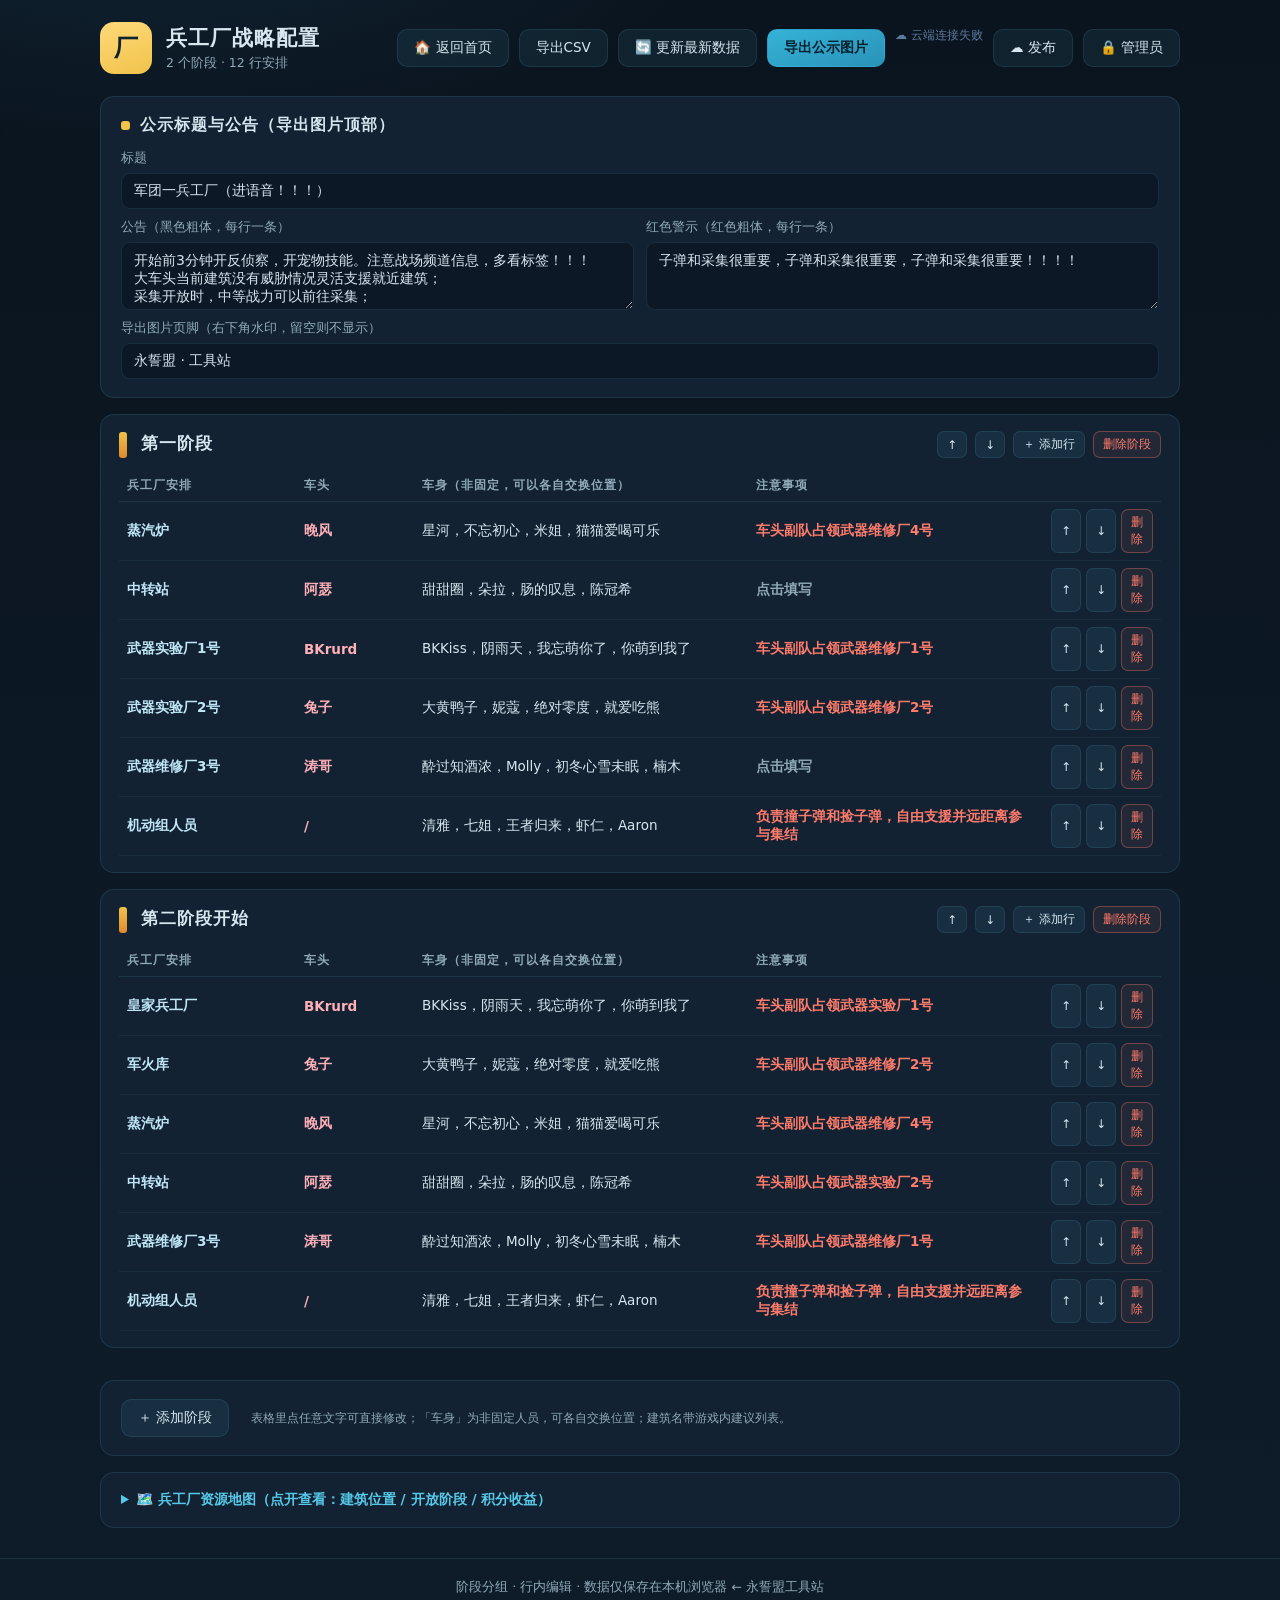
==== arsenal/index.html @ 153f0ab6 "修复云端数据不同步：口令改localStorage持久化(换标签页/刷新不丢)、访客本地编辑不再被轮询覆盖、新增☁发布按钮一键强制上传、静态资源加版本号+no-cache破缓存、状态条显示同步时间" ====
<!DOCTYPE html>
<html lang="zh-CN">
<head>
<meta charset="UTF-8" />
<meta name="viewport" content="width=device-width, initial-scale=1" />
<title>兵工厂战略配置 · 永誓盟工具站</title>
<link rel="stylesheet" href="styles.css" />
</head>
<body>

<header class="topbar">
  <div class="brand">
    <div class="logo">厂</div>
    <div class="brand-text">
      <h1>兵工厂战略配置</h1>
      <div class="stats" id="stats"></div>
    </div>
  </div>
  <div class="actions">
    <a class="btn ghost" href="../index.html" style="text-decoration:none">🏠 返回首页</a>
    <button class="btn ghost" id="btnExportCsv" title="导出 CSV 名单">导出CSV</button>
    <button class="btn ghost" id="btnRefreshData" title="优先拉取云端实时数据覆盖当前内容；云端不可用时用内置配置（可撤销）">🔄 更新最新数据</button>
    <button class="btn ghost" id="btnUndoRefresh" title="恢复到更新前的内容" hidden>↩ 撤销更新</button>
    <button class="btn primary" id="btnExport">导出公示图片</button>
    <span class="cloud-status" id="cloudStatus"></span>
    <button class="btn ghost" id="btnPublish" title="把当前配置立即发布到云端，所有盟友刷新即可看到">☁ 发布</button>
    <button class="btn ghost" id="btnCloud" title="输入管理口令后，修改会实时同步到云端，所有人刷新即可看到">🔒 管理员</button>
  </div>
</header>

<main class="page">

  <div class="card">
    <div class="card-title"><span class="dot gold"></span><h3>公示标题与公告（导出图片顶部）</h3></div>
    <div class="add-row">
      <label class="field grow">标题<input id="inTitle" type="text" maxlength="40" spellcheck="false" /></label>
    </div>
    <div class="add-row" style="margin-top:10px">
      <label class="field grow">公告（黑色粗体，每行一条）<textarea id="inNotice" rows="3" spellcheck="false" placeholder="每行一条，如：开始前3分钟开反侦察，开宠物技能。"></textarea></label>
      <label class="field grow">红色警示（红色粗体，每行一条）<textarea id="inRed" rows="3" spellcheck="false" placeholder="每行一条，如：子弹和采集很重要！！！"></textarea></label>
    </div>
    <div class="add-row" style="margin-top:10px">
      <label class="field grow">导出图片页脚（右下角水印，留空则不显示）<input id="inFoot" type="text" maxlength="40" spellcheck="false" placeholder="如：永誓盟 · 工具站" /></label>
    </div>
  </div>

  <div id="stages"></div>

  <div class="card">
    <div class="al-row" style="margin-top:0">
      <button class="btn ghost" id="btnAddStage">＋ 添加阶段</button>
      <span class="hint" style="margin:0 0 0 12px">表格里点任意文字可直接修改；「车身」为非固定人员，可各自交换位置；建筑名带游戏内建议列表。</span>
    </div>
  </div>

  <details class="card map-card">
    <summary>🗺️ 兵工厂资源地图（点开查看：建筑位置 / 开放阶段 / 积分收益）</summary>
    <img src="map.jpg" alt="兵工厂资源地图" />
  </details>

</main>

<footer class="footer">
  <span>阶段分组 · 行内编辑 · 数据仅保存在本机浏览器</span>
  <span class="sign"><a href="../index.html" style="color:inherit;text-decoration:none">← 永誓盟工具站</a></span>
</footer>

<link rel="stylesheet" href="../shared/cloud.css" />
<script src="../shared/kv-store.js?v=20261106b"></script>
<script src="default-data.js?v=20261106b"></script>
<script src="app.js?v=20261106b"></script>
</body>
</html>
---- arsenal/styles.css ----
/* 兵工厂战略配置 —— 样式（与工具站暗色风格统一） */
:root {
  --bg0: #0a141e;
  --bg1: #0e1c2a;
  --card: #122232;
  --line: rgba(88, 160, 190, 0.16);
  --txt: #d7e6ef;
  --txt-dim: #8fa9b8;
  --teal: #56c8e8;
  --gold: #f0c34a;
  --danger: #ff7b6b;
}
* { margin: 0; padding: 0; box-sizing: border-box; }
body {
  min-height: 100vh;
  background:
    radial-gradient(1000px 460px at 12% -8%, rgba(46, 110, 150, 0.2), transparent 60%),
    linear-gradient(180deg, var(--bg0), var(--bg1));
  color: var(--txt);
  font-family: "Microsoft YaHei", "PingFang SC", "Segoe UI", system-ui, sans-serif;
  display: flex; flex-direction: column;
}
a { color: var(--teal); }

.topbar {
  display: flex; align-items: center; justify-content: space-between;
  width: min(1080px, 94vw); margin: 0 auto; padding: 22px 0;
}
.brand { display: flex; align-items: center; gap: 14px; }
.logo {
  width: 52px; height: 52px; border-radius: 14px;
  display: grid; place-items: center;
  font-size: 24px; font-weight: 800; color: #10222e;
  background: linear-gradient(160deg, #ffd97a, var(--gold));
}
.brand-text h1 { font-size: 21px; letter-spacing: 1px; }
.stats { color: var(--txt-dim); font-size: 12.5px; margin-top: 3px; }
.actions { display: flex; gap: 10px; flex-wrap: wrap; }

.btn {
  border: 1px solid var(--line); border-radius: 10px;
  background: rgba(86, 200, 232, 0.08); color: var(--txt);
  font-size: 13.5px; padding: 9px 16px; cursor: pointer;
  font-family: inherit; transition: all .15s ease;
}
.btn:hover { border-color: rgba(86, 200, 232, 0.45); background: rgba(86, 200, 232, 0.14); }
.btn.primary {
  background: linear-gradient(160deg, #35b3d8, #2a92b8);
  border-color: transparent; color: #04202c; font-weight: 700;
}
.btn.primary:hover { filter: brightness(1.1); }
.btn.mini { padding: 4px 9px; font-size: 12px; border-radius: 7px; }
.btn.del { color: var(--danger); border-color: rgba(255, 123, 107, 0.35); background: rgba(255, 123, 107, 0.07); }
.btn.del:hover { background: rgba(255, 123, 107, 0.16); }

.page { width: min(1080px, 94vw); margin: 0 auto; display: flex; flex-direction: column; gap: 16px; padding-bottom: 30px; }
.card {
  background: var(--card); border: 1px solid var(--line); border-radius: 14px; padding: 18px 20px;
}
.card-title { display: flex; align-items: center; gap: 10px; margin-bottom: 14px; }
.card-title h3 { font-size: 15.5px; letter-spacing: 1px; }
.dot { width: 9px; height: 9px; border-radius: 3px; background: var(--teal); display: inline-block; }
.dot.gold { background: var(--gold); }

.add-row { display: flex; gap: 12px; align-items: flex-end; flex-wrap: wrap; }
.add-row .field { display: flex; flex-direction: column; gap: 6px; font-size: 12.5px; color: var(--txt-dim); width: 150px; }
.add-row .field.grow { flex: 1; min-width: 200px; }
.add-row input, .add-row textarea, .al-row input {
  background: #0c1826; border: 1px solid var(--line); border-radius: 9px;
  color: var(--txt); font-size: 14px; padding: 9px 12px; font-family: inherit;
  outline: none; width: 100%; resize: vertical;
}
.add-row input:focus, .add-row textarea:focus, .al-row input:focus { border-color: rgba(86, 200, 232, 0.5); }

.al-row { display: flex; align-items: center; gap: 10px; flex-wrap: wrap; }
.hint { color: var(--txt-dim); font-size: 12px; margin-top: 12px; }

/* 阶段卡片 */
.stage-card { background: var(--card); border: 1px solid var(--line); border-radius: 14px; padding: 16px 18px; margin-bottom: 16px; }
.stage-head { display: flex; align-items: center; gap: 10px; margin-bottom: 12px; }
.stage-flag {
  width: 8px; height: 26px; border-radius: 3px;
  background: linear-gradient(180deg, var(--gold), #e08a2e);
  flex: 0 0 auto;
}
.stage-name {
  background: transparent; border: none; border-bottom: 1px dashed transparent;
  color: var(--txt); font-size: 16.5px; font-weight: 800; letter-spacing: 1px;
  font-family: inherit; padding: 2px 4px; width: 220px; outline: none;
}
.stage-name:hover, .stage-name:focus { border-bottom-color: var(--gold); }
.stage-tools { margin-left: auto; display: flex; gap: 8px; }

/* 表格 */
.atable { width: 100%; border-collapse: collapse; font-size: 13.5px; table-layout: fixed; }
.atable th {
  text-align: left; color: var(--txt-dim); font-size: 12px; font-weight: 600;
  padding: 7px 8px; border-bottom: 1px solid var(--line); letter-spacing: 1px; white-space: nowrap;
}
.atable td { padding: 7px 8px; border-bottom: 1px solid rgba(88, 160, 190, 0.08); vertical-align: middle; overflow-wrap: break-word; }
.w-op { width: 118px; }
.op-btns { display: flex; gap: 5px; }
.cell { cursor: pointer; border-bottom: 1px dashed transparent; display: inline-block; max-width: 100%; }
.cell:hover { border-bottom-color: var(--teal); }
.cell .dim { color: var(--txt-dim); }
.b-col { color: #bfe6f5; font-weight: 700; }
.l-col { color: #ffb0b8; font-weight: 800; }
.body-col { color: var(--txt); }
.n-col { color: var(--danger); font-weight: 600; }
.cell-edit {
  background: #0c1826; color: var(--txt); border: 1px solid var(--teal); border-radius: 5px;
  font-size: 13px; padding: 3px 6px; width: 100%; max-width: 100%; box-sizing: border-box;
  font-family: inherit; outline: none;
}
.stage-add-row { margin-top: 10px; }
.empty-stage { color: var(--txt-dim); font-size: 13px; padding: 14px 0; text-align: center; }

/* 地图 */
.map-card summary { cursor: pointer; color: var(--teal); font-size: 14px; font-weight: 600; }
.map-card img { width: 100%; border-radius: 10px; margin-top: 14px; display: block; }

.footer {
  margin-top: auto; padding: 20px 0 26px; text-align: center;
  color: var(--txt-dim); font-size: 12.5px; border-top: 1px solid var(--line);
}

/* ============ 移动端自适应 ============ */
@media (max-width: 720px) {
  .topbar { flex-wrap: wrap; padding: 12px 0 4px; gap: 10px; }
  .brand { flex: 1; min-width: 0; }
  .logo { width: 40px; height: 40px; border-radius: 11px; font-size: 19px; }
  .brand-text h1 { font-size: 17px; }
  .actions { width: 100%; gap: 7px; }
  .actions .btn { flex: 1 1 44%; min-width: 0; padding: 8px 10px; font-size: 12.5px; }

  .page { width: min(1080px, calc(100vw - 16px)); gap: 12px; }
  .card { padding: 14px 14px 16px; }
  .card-title h3 { font-size: 14px; }

  .add-row { gap: 10px; }
  .add-row .field { width: calc(50% - 5px); }
  .add-row .field.grow { width: 100%; flex: 1 1 100%; }
  .add-row textarea { font-size: 15px; }
  .add-row .btn { width: 100%; height: 42px; font-size: 14px; }

  .stage-card { padding: 12px 10px; overflow-x: auto; }
  .stage-name { width: 150px; font-size: 15px; }
  .stage-tools { gap: 5px; }
  .stage-tools .btn { padding: 6px 9px; font-size: 12px; }
  .atable { min-width: 640px; font-size: 12.5px; }
  .atable th { font-size: 11px; padding: 6px; }
  .atable td { padding: 7px 6px; }
  .w-op { width: 104px; }
  .op-btns .btn { padding: 5px 8px; font-size: 12px; }

  .footer { flex-direction: column; gap: 4px; }
}
---- shared/cloud.css ----
/* 云端状态条 + 管理按钮辅助样式（Cloudflare KV 版） */
.cloud-status {
  display: inline-block;
  font-size: 12px;
  color: #5b7a9d;
  line-height: 1;
  white-space: nowrap;
  max-width: 320px;
  overflow: hidden;
  text-overflow: ellipsis;
}
@media (max-width: 720px) {
  .cloud-status { max-width: 100%; width: 100%; text-align: center; }
}
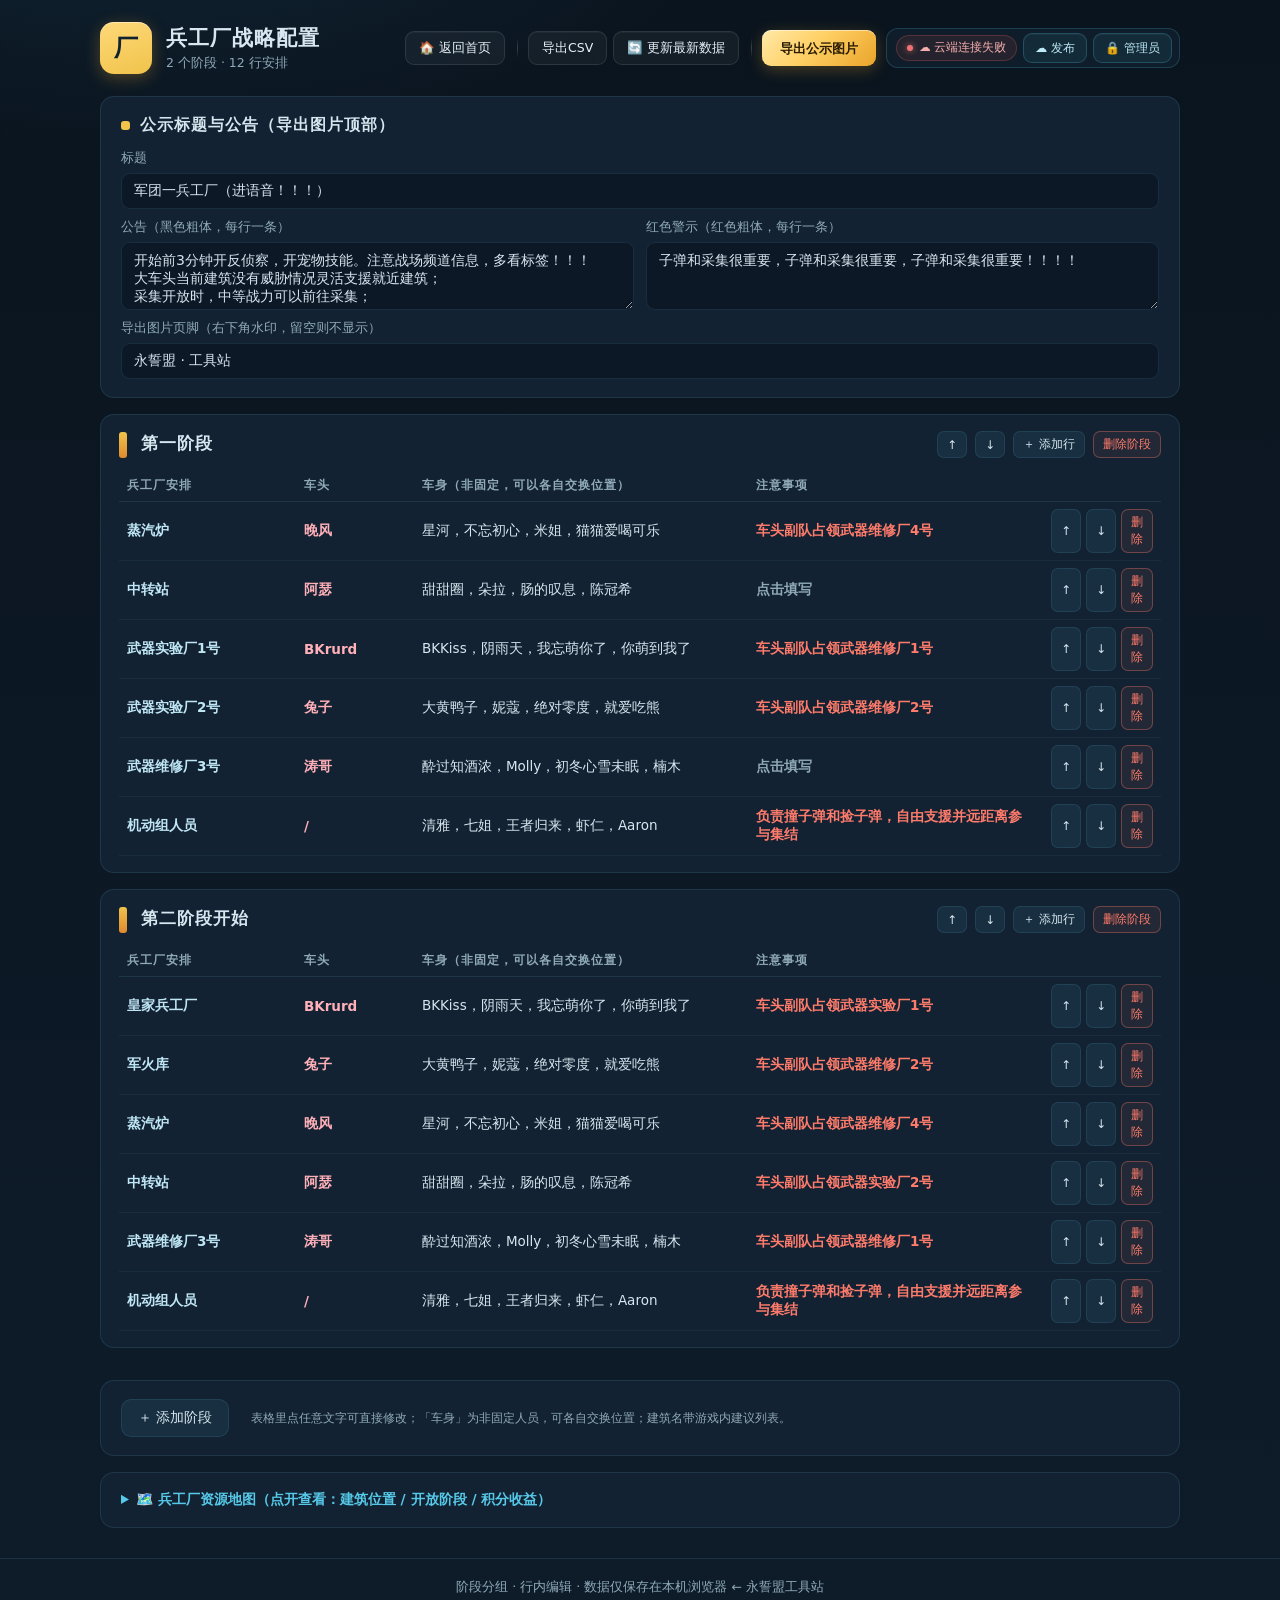
==== commit 896449bb: "顶栏按钮区美化：三页统一分组(导航/数据操作/主操作/云端)+组间分隔线，金色主按钮+悬停微动效，云端组胶囊容器与状态徽章(绿/红/黄按状态着色、时间精简显示+hover完整)，堡垒页紧凑排版与两行左" ====
--- a/arsenal/index.html
+++ b/arsenal/index.html
@@ -5,6 +5,7 @@
 <meta name="viewport" content="width=device-width, initial-scale=1" />
 <title>兵工厂战略配置 · 永誓盟工具站</title>
 <link rel="stylesheet" href="styles.css" />
+<link rel="stylesheet" href="../shared/topbar.css?v=20261106e" />
 </head>
 <body>
 
@@ -17,14 +18,22 @@
     </div>
   </div>
   <div class="actions">
-    <a class="btn ghost" href="../index.html" style="text-decoration:none">🏠 返回首页</a>
-    <button class="btn ghost" id="btnExportCsv" title="导出 CSV 名单">导出CSV</button>
-    <button class="btn ghost" id="btnRefreshData" title="优先拉取云端实时数据覆盖当前内容；云端不可用时用内置配置（可撤销）">🔄 更新最新数据</button>
-    <button class="btn ghost" id="btnUndoRefresh" title="恢复到更新前的内容" hidden>↩ 撤销更新</button>
-    <button class="btn primary" id="btnExport">导出公示图片</button>
-    <span class="cloud-status" id="cloudStatus"></span>
-    <button class="btn ghost" id="btnPublish" title="把当前配置立即发布到云端，所有盟友刷新即可看到">☁ 发布</button>
-    <button class="btn ghost" id="btnCloud" title="输入管理口令后，修改会实时同步到云端，所有人刷新即可看到">🔒 管理员</button>
+    <div class="action-group">
+      <a class="btn ghost" href="../index.html" style="text-decoration:none">🏠 返回首页</a>
+    </div>
+    <div class="action-group">
+      <button class="btn ghost" id="btnExportCsv" title="导出 CSV 名单">导出CSV</button>
+      <button class="btn ghost" id="btnRefreshData" title="优先拉取云端实时数据覆盖当前内容；云端不可用时用内置配置（可撤销）">🔄 更新最新数据</button>
+      <button class="btn ghost" id="btnUndoRefresh" title="恢复到更新前的内容" hidden>↩ 撤销更新</button>
+    </div>
+    <div class="action-group">
+      <button class="btn primary" id="btnExport">导出公示图片</button>
+    </div>
+    <div class="action-group cloud-group">
+      <span class="cloud-status" id="cloudStatus"></span>
+      <button class="btn ghost" id="btnPublish" title="把当前配置立即发布到云端，所有盟友刷新即可看到">☁ 发布</button>
+      <button class="btn ghost" id="btnCloud" title="输入管理口令后，修改会实时同步到云端，所有人刷新即可看到">🔒 管理员</button>
+    </div>
   </div>
 </header>
 
@@ -66,8 +75,8 @@
 </footer>
 
 <link rel="stylesheet" href="../shared/cloud.css" />
-<script src="../shared/kv-store.js?v=20261106b"></script>
-<script src="default-data.js?v=20261106b"></script>
-<script src="app.js?v=20261106b"></script>
+<script src="../shared/kv-store.js?v=20261106e"></script>
+<script src="default-data.js?v=20261106e"></script>
+<script src="app.js?v=20261106e"></script>
 </body>
 </html>
--- a/shared/topbar.css
+++ b/shared/topbar.css
@@ -0,0 +1,172 @@
+/* ============ 统一顶栏按钮区（三工具共用；后引入，覆盖各页原 .btn/.actions 定义） ============ */
+
+.topbar .actions {
+  display: flex;
+  align-items: center;
+  justify-content: flex-start;
+  flex-wrap: wrap;
+  gap: 10px;
+}
+
+.topbar .actions .action-group {
+  display: flex;
+  align-items: center;
+  gap: 6px;
+  flex-wrap: nowrap;
+  position: relative;
+  padding: 3px 0;
+}
+
+/* 组与组之间用一道渐隐竖线分隔 */
+.topbar .actions .action-group + .action-group { padding-left: 13px; }
+.topbar .actions .action-group + .action-group::before {
+  content: '';
+  position: absolute;
+  left: 2px;
+  top: 50%;
+  transform: translateY(-50%);
+  width: 1px;
+  height: 20px;
+  background: linear-gradient(180deg, transparent, rgba(255, 255, 255, .18), transparent);
+}
+
+/* ---------- 按钮统一视觉 ---------- */
+.topbar .actions .btn,
+.topbar .actions a.btn {
+  display: inline-flex;
+  align-items: center;
+  justify-content: center;
+  gap: 4px;
+  height: 34px;
+  padding: 0 13px;
+  border-radius: 9px;
+  border: 1px solid rgba(255, 255, 255, .10);
+  background: rgba(255, 255, 255, .045);
+  color: #e7f1f7;
+  font-size: 12.5px;
+  font-weight: 500;
+  line-height: 1;
+  white-space: nowrap;
+  text-decoration: none;
+  cursor: pointer;
+  box-shadow: inset 0 1px 0 rgba(255, 255, 255, .04);
+  transition: transform .16s ease, background .16s ease, border-color .16s ease, box-shadow .16s ease;
+}
+.topbar .actions .btn:hover:not(:disabled),
+.topbar .actions a.btn:hover {
+  transform: translateY(-1px);
+  background: rgba(255, 255, 255, .10);
+  border-color: rgba(255, 255, 255, .22);
+  box-shadow: 0 4px 14px rgba(0, 0, 0, .22);
+}
+.topbar .actions .btn:active:not(:disabled) { transform: translateY(0); }
+.topbar .actions .btn:disabled { opacity: .4; cursor: not-allowed; }
+.topbar .actions .btn[hidden] { display: none !important; }
+
+/* 主操作：金色渐变 + 外发光，层级最突出 */
+.topbar .actions .btn.primary {
+  height: 36px;
+  padding: 0 18px;
+  border: none;
+  background: linear-gradient(135deg, #ffe9a8 0%, #ffd065 45%, #eaa42a 100%);
+  color: #2a1c00;
+  font-weight: 700;
+  font-size: 13px;
+  box-shadow: 0 4px 16px rgba(234, 164, 42, .28), inset 0 1px 0 rgba(255, 255, 255, .5);
+}
+.topbar .actions .btn.primary:hover:not(:disabled) {
+  filter: brightness(1.05);
+  box-shadow: 0 6px 20px rgba(234, 164, 42, .42);
+}
+
+/* ---------- 云端组：独立胶囊容器 ---------- */
+.topbar .actions .cloud-group {
+  gap: 6px;
+  padding: 4px 7px 4px 9px !important;
+  border-radius: 12px;
+  border: 1px solid rgba(86, 200, 232, .20);
+  background: rgba(86, 200, 232, .055);
+}
+.topbar .actions .cloud-group::before { display: none; }
+.topbar .actions .cloud-group .btn {
+  height: 30px;
+  padding: 0 11px;
+  font-size: 12px;
+  border-color: rgba(86, 200, 232, .24);
+  background: rgba(86, 200, 232, .08);
+  color: #bfeaf7;
+}
+.topbar .actions .cloud-group .btn:hover:not(:disabled) {
+  background: rgba(86, 200, 232, .18);
+  border-color: rgba(86, 200, 232, .5);
+}
+
+/* ---------- 云端状态徽章 ---------- */
+.topbar .actions .cloud-status {
+  display: none;
+  align-items: center;
+  max-width: 210px;
+  padding: 5px 10px;
+  border-radius: 999px;
+  font-size: 11.5px;
+  line-height: 1.2;
+  white-space: nowrap;
+  overflow: hidden;
+  text-overflow: ellipsis;
+  color: #9fd6e8;
+  background: rgba(86, 200, 232, .10);
+  border: 1px solid rgba(86, 200, 232, .18);
+}
+.topbar .actions .cloud-status:not(:empty) { display: inline-flex; }
+.topbar .actions .cloud-status::before {
+  content: '';
+  flex: 0 0 6px;
+  width: 6px;
+  height: 6px;
+  margin-right: 6px;
+  border-radius: 50%;
+  background: #56c8e8;
+  box-shadow: 0 0 6px rgba(86, 200, 232, .8);
+}
+.topbar .actions .cloud-status.ok { color: #a9e6bd; background: rgba(70, 200, 120, .10); border-color: rgba(70, 200, 120, .24); }
+.topbar .actions .cloud-status.ok::before { background: #4fd08a; box-shadow: 0 0 6px rgba(79, 208, 138, .8); }
+.topbar .actions .cloud-status.err { color: #f4adad; background: rgba(230, 90, 90, .10); border-color: rgba(230, 90, 90, .26); }
+.topbar .actions .cloud-status.err::before { background: #f07373; box-shadow: 0 0 6px rgba(240, 115, 115, .8); }
+.topbar .actions .cloud-status.busy { color: #f2d38f; background: rgba(230, 180, 70, .10); border-color: rgba(230, 180, 70, .24); }
+.topbar .actions .cloud-status.busy::before { background: #f0c46a; box-shadow: 0 0 6px rgba(240, 196, 106, .8); }
+
+/* 堡垒页按钮较多：收紧尺寸，保证桌面端一行放得下 */
+.topbar .actions.compact { gap: 8px; }
+.topbar .actions.compact .action-group { gap: 5px; }
+.topbar .actions.compact .action-group + .action-group { padding-left: 10px; }
+.topbar .actions.compact .btn { padding: 0 10px; font-size: 12px; }
+.topbar .actions.compact .btn.primary { height: 34px; padding: 0 14px; font-size: 12.5px; }
+.topbar .actions.compact .cloud-group .btn { padding: 0 9px; font-size: 11.5px; }
+.topbar .actions.compact .cloud-status { padding: 5px 9px; font-size: 11px; }
+
+/* 品牌 LOGO 轻微发光，与金色主按钮呼应 */
+.topbar .brand .logo {
+  box-shadow: 0 4px 16px rgba(234, 164, 42, .30), inset 0 1px 0 rgba(255, 255, 255, .45);
+}
+
+/* ---------- 窄屏 / 手机：分组整行换行，按钮不裁切 ---------- */
+@media (max-width: 900px) {
+  .topbar .actions { justify-content: flex-start; gap: 8px; }
+  .topbar .actions .action-group { flex-wrap: wrap; }
+}
+@media (max-width: 720px) {
+  .topbar .actions { width: 100%; gap: 8px; }
+  .topbar .actions .action-group {
+    flex: 1 1 100%;
+    flex-wrap: wrap;
+    gap: 6px;
+    padding-left: 0 !important;
+    padding-top: 7px;
+    border-top: 1px dashed rgba(255, 255, 255, .10);
+  }
+  .topbar .actions .action-group:first-child { border-top: none; padding-top: 0; }
+  .topbar .actions .action-group + .action-group::before { display: none; }
+  .topbar .actions .cloud-group { padding: 8px !important; }
+  .topbar .actions .btn { flex: 1 1 auto; }
+  .topbar .actions .cloud-status { max-width: 100%; flex: 1 1 100%; justify-content: flex-start; }
+}
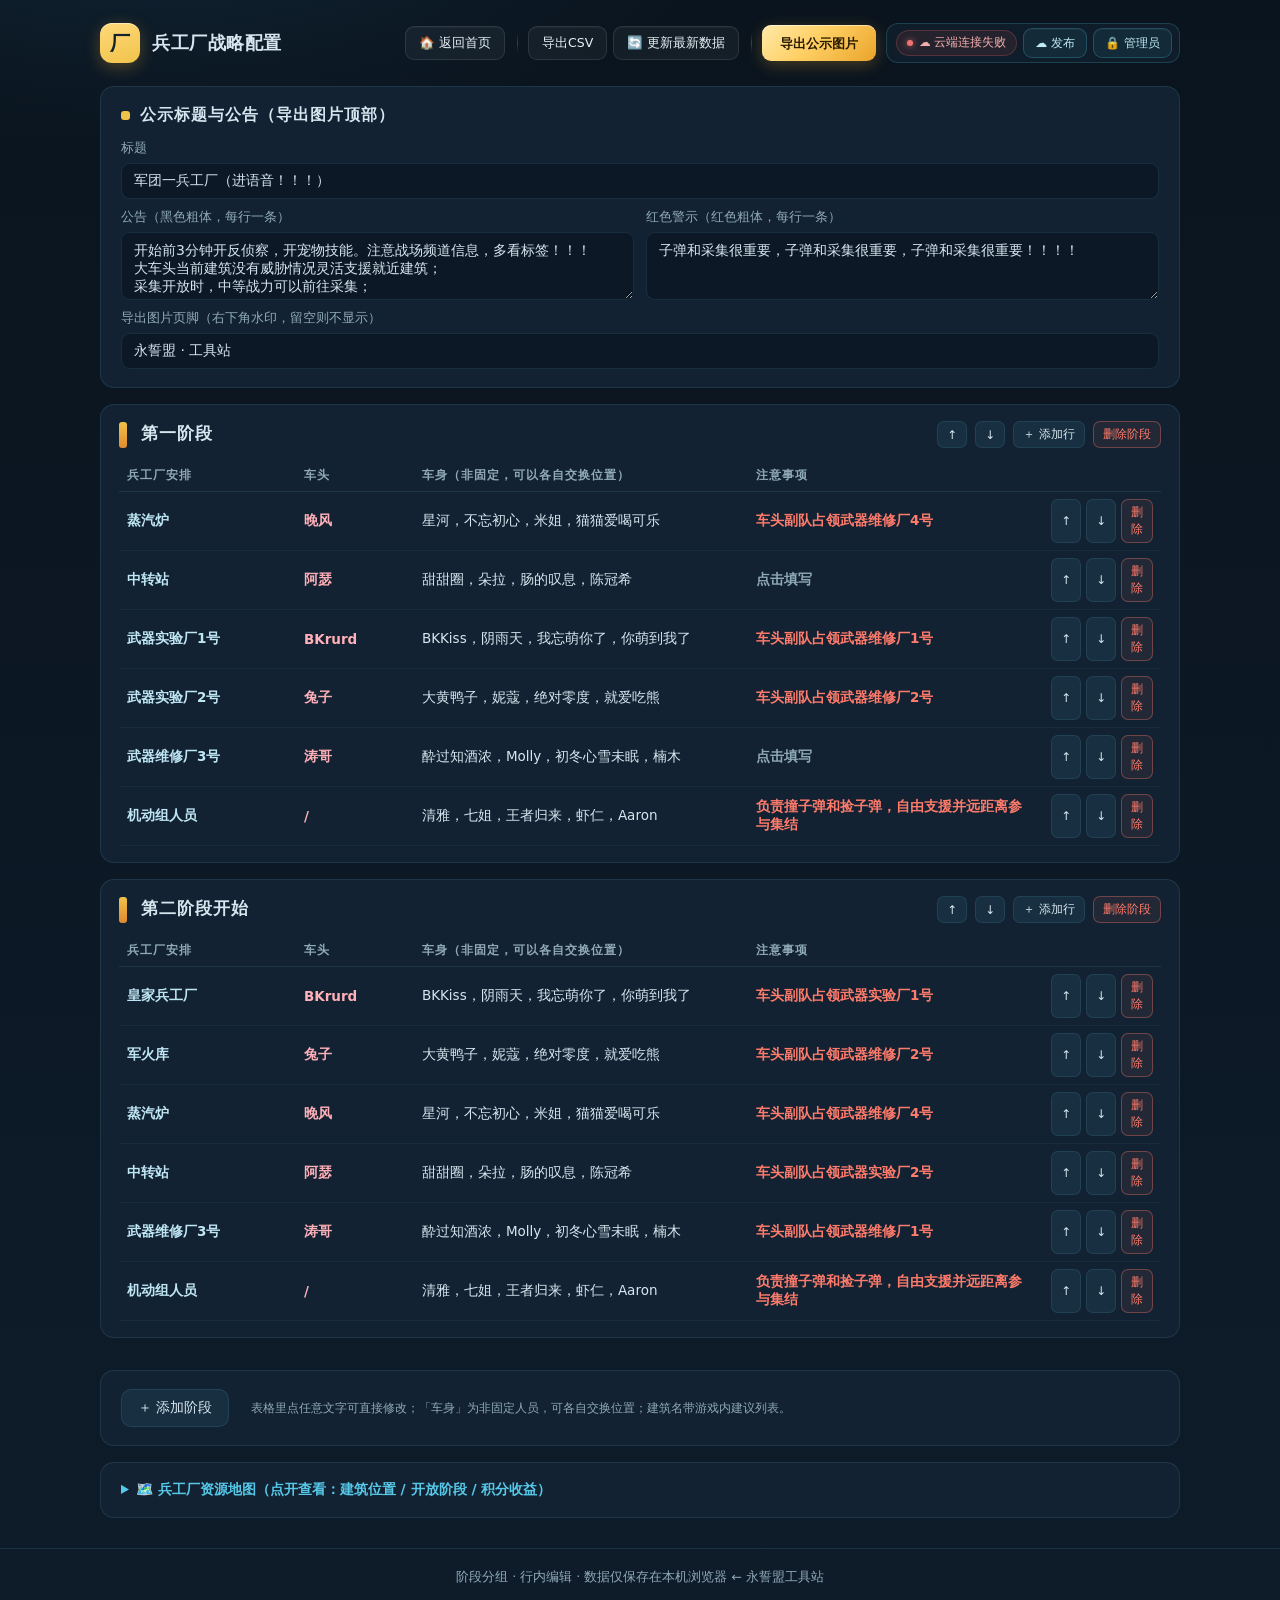
==== commit 87dd2811: "顶栏品牌区统一：三工具去掉 LOGO 下方数量统计小字，统一 LOGO(40px)/标题(18px) 尺寸与手机端(34px/16px) 规格，静态资源版本号升 f" ====
--- a/arsenal/index.html
+++ b/arsenal/index.html
@@ -5,7 +5,7 @@
 <meta name="viewport" content="width=device-width, initial-scale=1" />
 <title>兵工厂战略配置 · 永誓盟工具站</title>
 <link rel="stylesheet" href="styles.css" />
-<link rel="stylesheet" href="../shared/topbar.css?v=20261106e" />
+<link rel="stylesheet" href="../shared/topbar.css?v=20261106f" />
 </head>
 <body>
 
@@ -75,8 +75,8 @@
 </footer>
 
 <link rel="stylesheet" href="../shared/cloud.css" />
-<script src="../shared/kv-store.js?v=20261106e"></script>
-<script src="default-data.js?v=20261106e"></script>
-<script src="app.js?v=20261106e"></script>
+<script src="../shared/kv-store.js?v=20261106f"></script>
+<script src="default-data.js?v=20261106f"></script>
+<script src="app.js?v=20261106f"></script>
 </body>
 </html>
--- a/shared/topbar.css
+++ b/shared/topbar.css
@@ -144,10 +144,33 @@
 .topbar .actions.compact .cloud-group .btn { padding: 0 9px; font-size: 11.5px; }
 .topbar .actions.compact .cloud-status { padding: 5px 9px; font-size: 11px; }
 
-/* 品牌 LOGO 轻微发光，与金色主按钮呼应 */
+/* ---------- 品牌区统一：LOGO + 单行标题（三工具一致，不再显示数量统计） ---------- */
+.topbar .brand { gap: 12px; min-width: 0; }
 .topbar .brand .logo {
+  flex: 0 0 auto;
+  width: 40px;
+  height: 40px;
+  border-radius: 12px;
+  font-size: 20px;
+  font-weight: 700;
+  display: grid;
+  place-items: center;
+  /* 与金色主按钮呼应：轻微发光 + 内高光 */
   box-shadow: 0 4px 16px rgba(234, 164, 42, .30), inset 0 1px 0 rgba(255, 255, 255, .45);
 }
+.topbar .brand-text { min-width: 0; }
+.topbar .brand-text h1 {
+  margin: 0;
+  font-size: 18px;
+  font-weight: 650;
+  letter-spacing: .5px;
+  line-height: 1.25;
+  white-space: nowrap;
+  overflow: hidden;
+  text-overflow: ellipsis;
+}
+/* 数量统计（中心/人数/阶段数等）不在顶栏展示；熊坑已在画布统计条、堡垒/兵工厂在列表内保留 */
+.topbar .brand .stats { display: none !important; }
 
 /* ---------- 窄屏 / 手机：分组整行换行，按钮不裁切 ---------- */
 @media (max-width: 900px) {
@@ -155,6 +178,9 @@
   .topbar .actions .action-group { flex-wrap: wrap; }
 }
 @media (max-width: 720px) {
+  .topbar .brand { gap: 10px; }
+  .topbar .brand .logo { width: 34px; height: 34px; border-radius: 10px; font-size: 17px; }
+  .topbar .brand-text h1 { font-size: 16px; }
   .topbar .actions { width: 100%; gap: 8px; }
   .topbar .actions .action-group {
     flex: 1 1 100%;
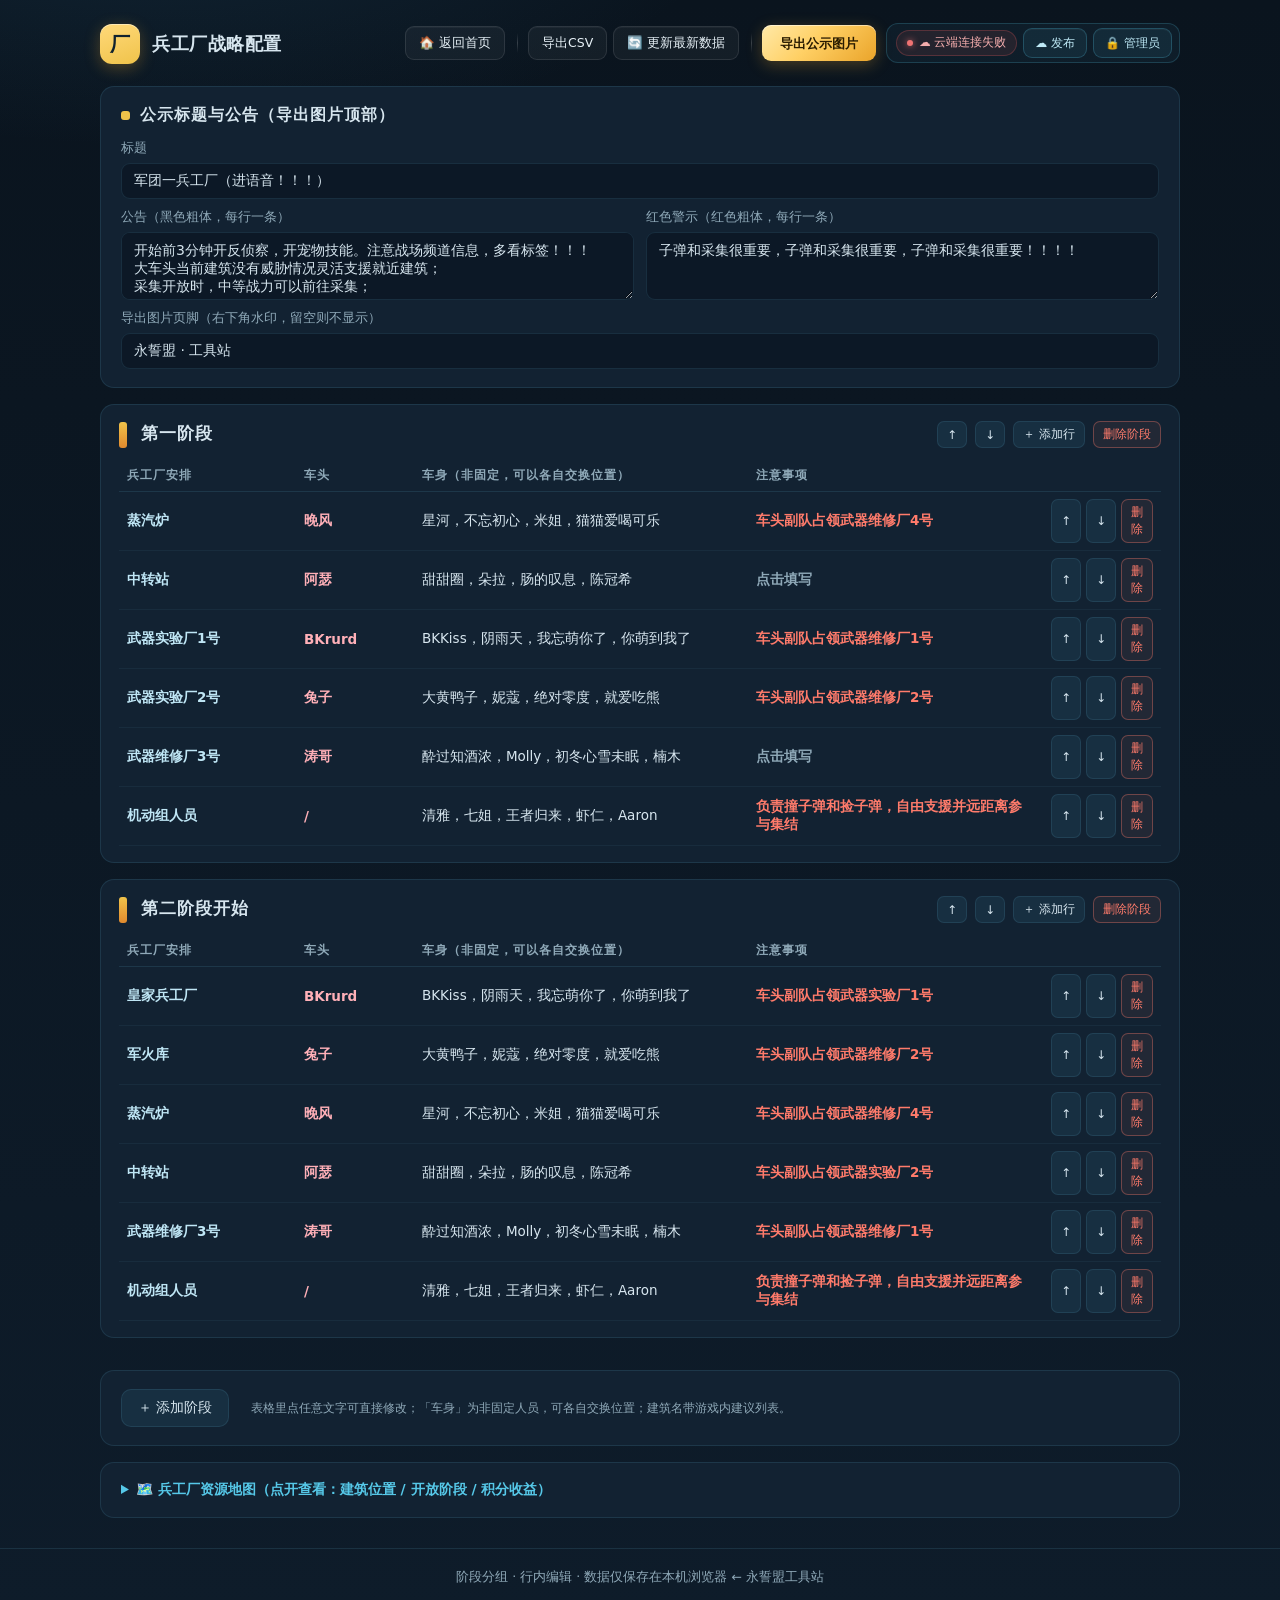
==== commit 78dd2600: "修复堡垒窄屏顶栏错位：≤1400px 时品牌区顶对齐（按钮组换行/云端徽章较长时 LOGO 标题不再被垂直居中挤到按钮下方）；静态资源版本号升 h" ====
--- a/arsenal/index.html
+++ b/arsenal/index.html
@@ -5,7 +5,7 @@
 <meta name="viewport" content="width=device-width, initial-scale=1" />
 <title>兵工厂战略配置 · 永誓盟工具站</title>
 <link rel="stylesheet" href="styles.css" />
-<link rel="stylesheet" href="../shared/topbar.css?v=20261106f" />
+<link rel="stylesheet" href="../shared/topbar.css?v=20261106h" />
 </head>
 <body>
 
@@ -75,8 +75,8 @@
 </footer>
 
 <link rel="stylesheet" href="../shared/cloud.css" />
-<script src="../shared/kv-store.js?v=20261106f"></script>
-<script src="default-data.js?v=20261106f"></script>
-<script src="app.js?v=20261106f"></script>
+<script src="../shared/kv-store.js?v=20261106h"></script>
+<script src="default-data.js?v=20261106h"></script>
+<script src="app.js?v=20261106h"></script>
 </body>
 </html>
--- a/shared/topbar.css
+++ b/shared/topbar.css
@@ -145,7 +145,7 @@
 .topbar .actions.compact .cloud-status { padding: 5px 9px; font-size: 11px; }
 
 /* ---------- 品牌区统一：LOGO + 单行标题（三工具一致，不再显示数量统计） ---------- */
-.topbar .brand { gap: 12px; min-width: 0; }
+.topbar .brand { flex: 0 0 auto; gap: 12px; min-width: 0; }
 .topbar .brand .logo {
   flex: 0 0 auto;
   width: 40px;
@@ -172,13 +172,20 @@
 /* 数量统计（中心/人数/阶段数等）不在顶栏展示；熊坑已在画布统计条、堡垒/兵工厂在列表内保留 */
 .topbar .brand .stats { display: none !important; }
 
+/* 按钮组换行成两行时（窄屏 / 云端状态徽章较长），品牌区改为顶对齐，
+   避免 LOGO 与标题被垂直居中挤到按钮下方形成的错位（堡垒页此前展示异常的根因） */
+@media (max-width: 1400px) {
+  .topbar { align-items: flex-start; }
+  .topbar .brand { padding-top: 2px; }
+}
+
 /* ---------- 窄屏 / 手机：分组整行换行，按钮不裁切 ---------- */
 @media (max-width: 900px) {
   .topbar .actions { justify-content: flex-start; gap: 8px; }
   .topbar .actions .action-group { flex-wrap: wrap; }
 }
 @media (max-width: 720px) {
-  .topbar .brand { gap: 10px; }
+  .topbar .brand { flex: 1 1 100%; gap: 10px; }
   .topbar .brand .logo { width: 34px; height: 34px; border-radius: 10px; font-size: 17px; }
   .topbar .brand-text h1 { font-size: 16px; }
   .topbar .actions { width: 100%; gap: 8px; }
